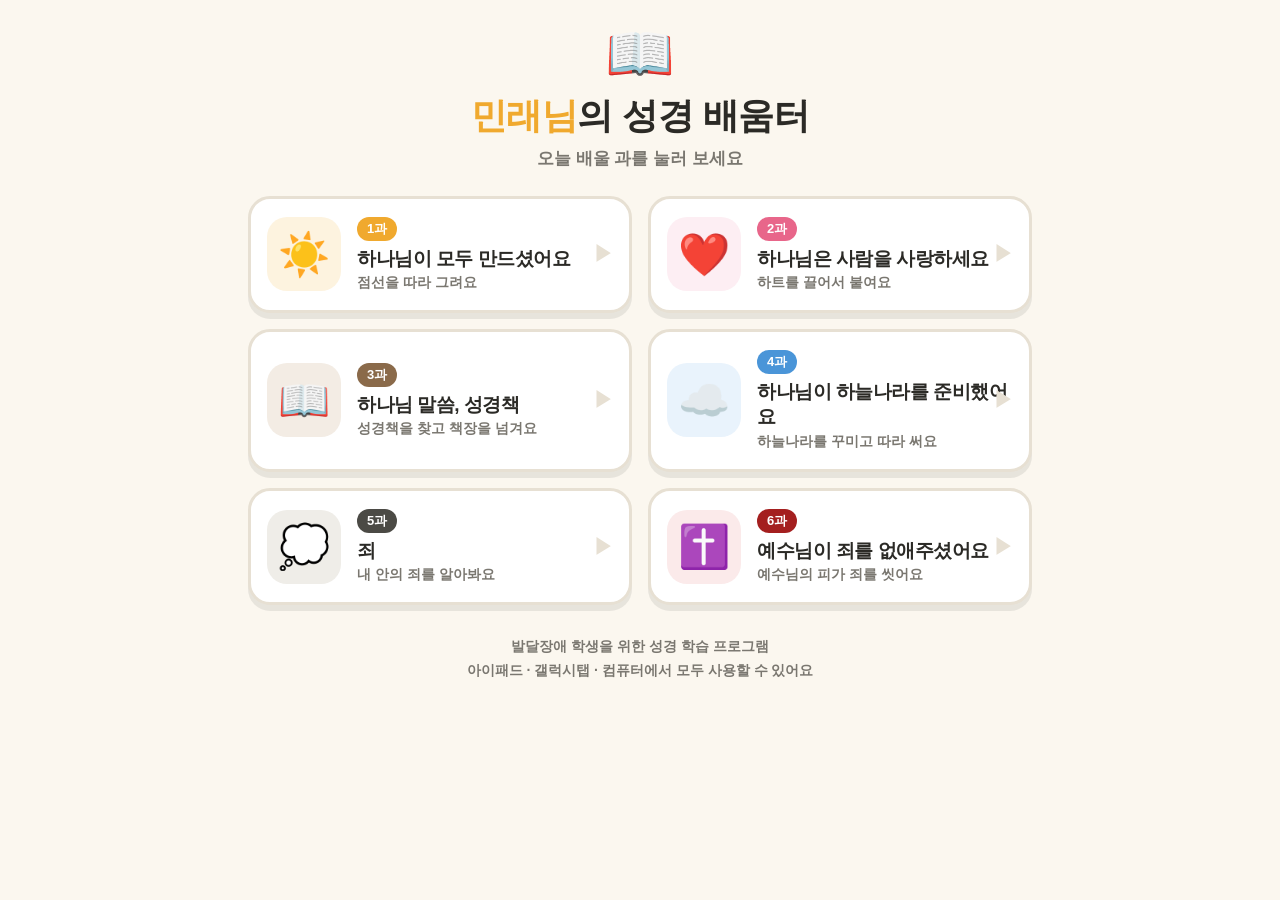
==== index.html @ a3a0ec6e "Add files via upload" ====
<!DOCTYPE html>
<html lang="ko">
<head>
<meta charset="UTF-8">
<meta name="viewport" content="width=device-width, initial-scale=1.0, viewport-fit=cover">
<title>민래님의 성경 배움터</title>
<style>
/* =====================================================================
   메인 메뉴 (index.html)
   — 각 과 프로그램(lesson1.html ~ lesson6.html)으로 들어가는 첫 화면
   — 1~4과와 동일한 디자인 시스템(종이 배경, 카드, 큰 버튼)
   대상: 이민래 학생 / 기기: 아이패드·갤럭시탭·컴퓨터 공용
   ===================================================================== */
:root{
  --paper:#fbf7ef; --card:#fff; --ink:#2b2a26; --soft:#7a7770;
  --line:#e7e0d3; --ok:#5aa96a; --sun:#f0a92e; --love:#e8668a;
  --sky:#4a95d8; --grape:#8e6fc0; --earth:#8a6a4a; --blood:#a41f1f;
  --shadow:0 6px 0 rgba(0,0,0,.08);
}
*{box-sizing:border-box;-webkit-tap-highlight-color:transparent;}
html,body{margin:0;min-height:100%;}
body{
  font-family:"Apple SD Gothic Neo","Malgun Gothic","Pretendard",sans-serif;
  background:var(--paper);color:var(--ink);
  -webkit-touch-callout:none;
}
a{color:inherit;text-decoration:none;}

.wrap{max-width:820px;margin:0 auto;padding:26px 18px 40px;}

/* ---------- 머리글 ---------- */
.hero{text-align:center;margin-bottom:26px;}
.hero .em{font-size:56px;line-height:1;}
.hero h1{
  font-size:clamp(26px,6vw,36px);font-weight:800;letter-spacing:-0.5px;
  margin:10px 0 6px;line-height:1.35;
}
.hero h1 .hl{color:var(--sun);}
.hero p{color:var(--soft);font-size:17px;font-weight:700;margin:0;}

/* ---------- 과 카드 ---------- */
.grid{
  display:grid;grid-template-columns:repeat(2,1fr);gap:16px;
}
@media(max-width:540px){.grid{grid-template-columns:1fr;}}
.card{
  position:relative;display:flex;align-items:center;gap:16px;
  background:var(--card);border:3px solid var(--line);border-radius:22px;
  padding:18px 18px 18px 16px;box-shadow:var(--shadow);
  transition:transform .12s ease;
}
.card:active{transform:translateY(2px);}
.card .big-em{
  flex:0 0 auto;width:74px;height:74px;border-radius:20px;
  display:flex;align-items:center;justify-content:center;
  font-size:42px;background:var(--tint,#f6f2e8);
}
.card .tx{min-width:0;}
.card .no{
  display:inline-block;font-size:13px;font-weight:800;color:#fff;
  background:var(--ac,var(--sun));border-radius:999px;padding:3px 10px;margin-bottom:6px;
}
.card .ti{font-size:19px;font-weight:800;letter-spacing:-0.5px;line-height:1.3;}
.card .sb{font-size:14px;font-weight:700;color:var(--soft);margin-top:3px;}
.card .go{
  position:absolute;right:14px;top:50%;transform:translateY(-50%);
  font-size:22px;color:var(--line);
}
.card:hover{border-color:var(--ac,var(--sun));}
.card:hover .go{color:var(--ac,var(--sun));}

/* 과별 색 */
.l1{--ac:var(--sun);  --tint:#fdf3df;}
.l2{--ac:var(--love); --tint:#fdeef3;}
.l3{--ac:var(--earth);--tint:#f3ece4;}
.l4{--ac:var(--sky);  --tint:#e9f3fc;}
.l5{--ac:#4b4a45;     --tint:#efede8;}
.l6{--ac:var(--blood);--tint:#fbeaea;}

/* ---------- 바닥글 ---------- */
.foot{
  text-align:center;color:var(--soft);font-size:14px;font-weight:700;
  margin-top:30px;line-height:1.7;
}
@media(prefers-reduced-motion:reduce){*{transition:none!important;}}
</style>
</head>
<body>
<div class="wrap">

  <div class="hero">
    <div class="em">📖</div>
    <h1><span class="hl">민래님</span>의 성경 배움터</h1>
    <p>오늘 배울 과를 눌러 보세요</p>
  </div>

  <div class="grid">
    <a class="card l1" href="lesson1.html">
      <div class="big-em">☀️</div>
      <div class="tx">
        <span class="no">1과</span>
        <div class="ti">하나님이 모두 만드셨어요</div>
        <div class="sb">점선을 따라 그려요</div>
      </div>
      <div class="go">▶</div>
    </a>

    <a class="card l2" href="lesson2.html">
      <div class="big-em">❤️</div>
      <div class="tx">
        <span class="no">2과</span>
        <div class="ti">하나님은 사람을 사랑하세요</div>
        <div class="sb">하트를 끌어서 붙여요</div>
      </div>
      <div class="go">▶</div>
    </a>

    <a class="card l3" href="lesson3.html">
      <div class="big-em">📖</div>
      <div class="tx">
        <span class="no">3과</span>
        <div class="ti">하나님 말씀, 성경책</div>
        <div class="sb">성경책을 찾고 책장을 넘겨요</div>
      </div>
      <div class="go">▶</div>
    </a>

    <a class="card l4" href="lesson4.html">
      <div class="big-em">☁️</div>
      <div class="tx">
        <span class="no">4과</span>
        <div class="ti">하나님이 하늘나라를 준비했어요</div>
        <div class="sb">하늘나라를 꾸미고 따라 써요</div>
      </div>
      <div class="go">▶</div>
    </a>

    <a class="card l5" href="lesson5.html">
      <div class="big-em">💭</div>
      <div class="tx">
        <span class="no">5과</span>
        <div class="ti">죄</div>
        <div class="sb">내 안의 죄를 알아봐요</div>
      </div>
      <div class="go">▶</div>
    </a>

    <a class="card l6" href="lesson6.html">
      <div class="big-em">✝️</div>
      <div class="tx">
        <span class="no">6과</span>
        <div class="ti">예수님이 죄를 없애주셨어요</div>
        <div class="sb">예수님의 피가 죄를 씻어요</div>
      </div>
      <div class="go">▶</div>
    </a>
  </div>

  <div class="foot">
    발달장애 학생을 위한 성경 학습 프로그램<br>
    아이패드 · 갤럭시탭 · 컴퓨터에서 모두 사용할 수 있어요
  </div>

</div>
</body>
</html>
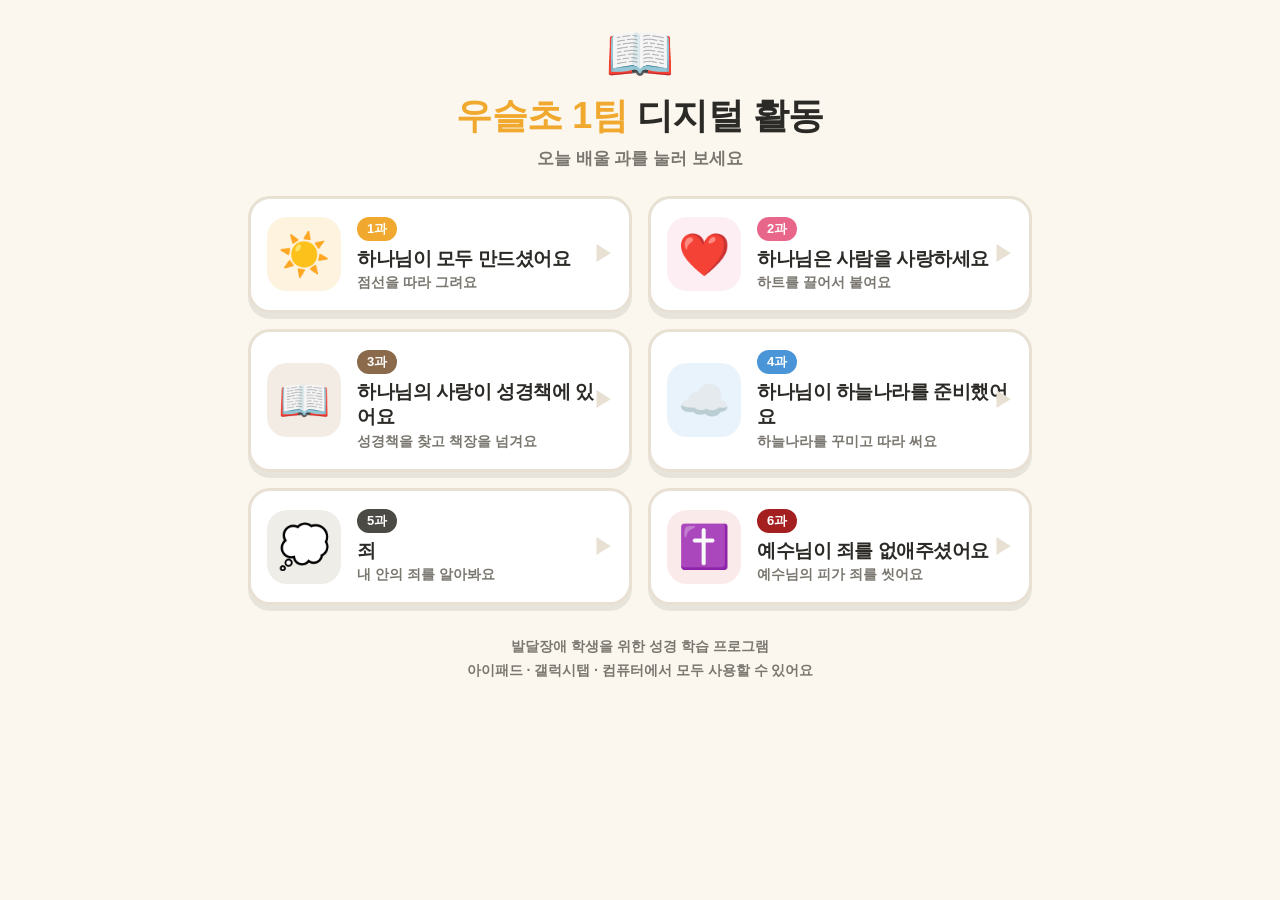
==== commit 4db37cb8: "과별 이미지 자산 구조 추가" ====
--- a/index.html
+++ b/index.html
@@ -3,7 +3,7 @@
 <head>
 <meta charset="UTF-8">
 <meta name="viewport" content="width=device-width, initial-scale=1.0, viewport-fit=cover">
-<title>민래님의 성경 배움터</title>
+<title>우슬초 1팀 디지털 활동</title>
 <style>
 /* =====================================================================
    메인 메뉴 (index.html)
@@ -53,7 +53,10 @@
 .card .big-em{
   flex:0 0 auto;width:74px;height:74px;border-radius:20px;
   display:flex;align-items:center;justify-content:center;
-  font-size:42px;background:var(--tint,#f6f2e8);
+  font-size:42px;background:var(--tint,#f6f2e8);overflow:hidden;
+}
+.card .big-em img{
+  width:100%;height:100%;object-fit:cover;display:block;
 }
 .card .tx{min-width:0;}
 .card .no{
@@ -86,11 +89,16 @@
 </style>
 </head>
 <body>
+<script src="assets/paths.js"></script>
+<script>
+/* ★ 6과 카드 아이콘 — assets/lesson6/ 폴더에 사진을 넣고 파일 이름만 적으세요 */
+var L6_ICON={ image:ASSET.lesson6("십자가.jpg"), emoji:"✝️" };
+</script>
 <div class="wrap">
 
   <div class="hero">
     <div class="em">📖</div>
-    <h1><span class="hl">민래님</span>의 성경 배움터</h1>
+    <h1><span class="hl">우슬초 1팀</span> 디지털 활동</h1>
     <p>오늘 배울 과를 눌러 보세요</p>
   </div>
 
@@ -119,7 +127,7 @@
       <div class="big-em">📖</div>
       <div class="tx">
         <span class="no">3과</span>
-        <div class="ti">하나님 말씀, 성경책</div>
+        <div class="ti">하나님의 사랑이 성경책에 있어요</div>
         <div class="sb">성경책을 찾고 책장을 넘겨요</div>
       </div>
       <div class="go">▶</div>
@@ -162,5 +170,16 @@
   </div>
 
 </div>
+<script>
+(function(){
+  var el=document.querySelector('.card.l6 .big-em');
+  if(!el||!L6_ICON.image) return;
+  var img=new Image();
+  img.onload=function(){ el.textContent=''; el.appendChild(img); };
+  img.onerror=function(){ el.textContent=L6_ICON.emoji||''; };
+  img.src=L6_ICON.image;
+  img.alt='';
+})();
+</script>
 </body>
 </html>
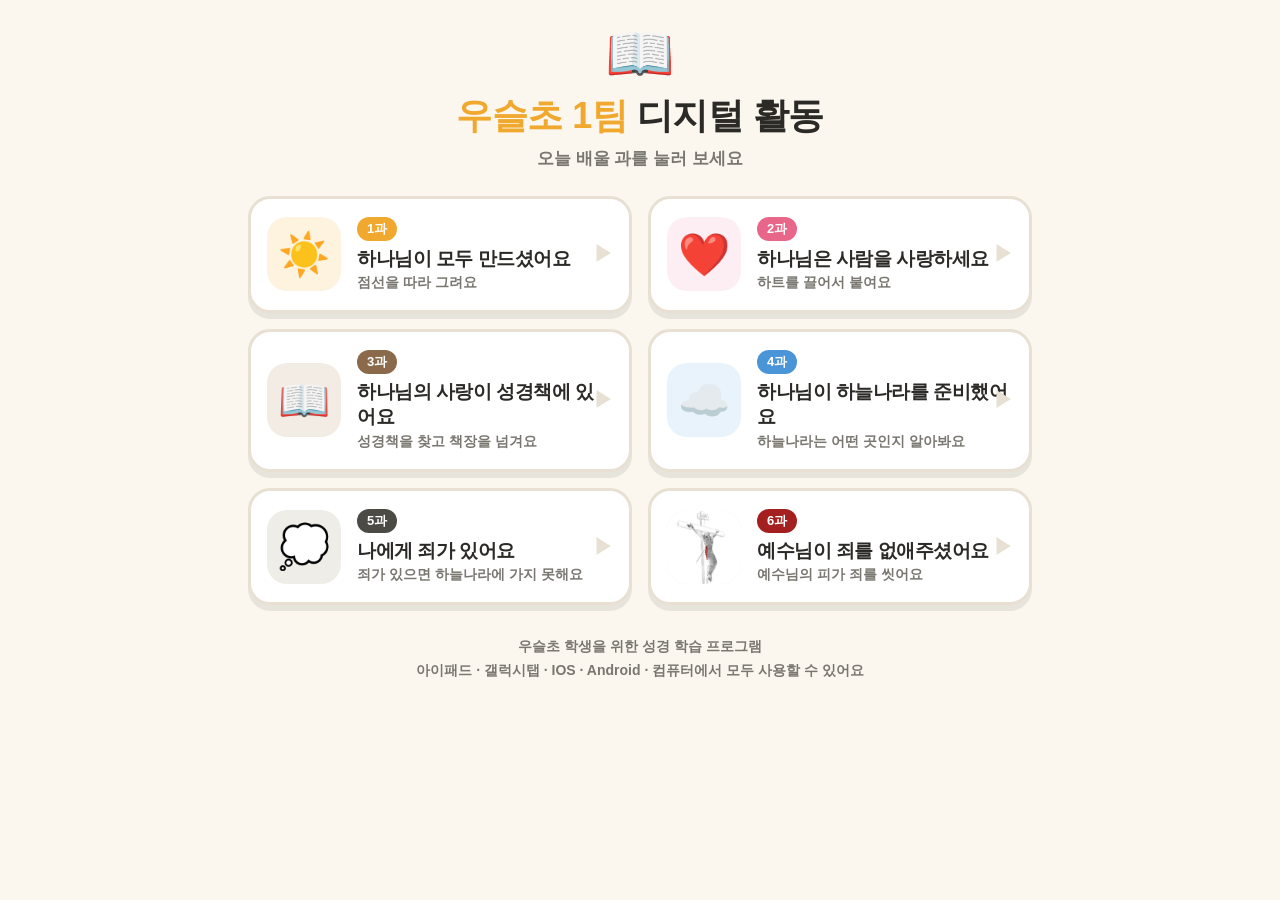
==== commit 39413d5c: "메인 화면 안내 문구 수정" ====
--- a/index.html
+++ b/index.html
@@ -138,7 +138,7 @@
       <div class="tx">
         <span class="no">4과</span>
         <div class="ti">하나님이 하늘나라를 준비했어요</div>
-        <div class="sb">하늘나라를 꾸미고 따라 써요</div>
+        <div class="sb">하늘나라는 어떤 곳인지 알아봐요</div>
       </div>
       <div class="go">▶</div>
     </a>
@@ -147,8 +147,8 @@
       <div class="big-em">💭</div>
       <div class="tx">
         <span class="no">5과</span>
-        <div class="ti">죄</div>
-        <div class="sb">내 안의 죄를 알아봐요</div>
+        <div class="ti">나에게 죄가 있어요</div>
+        <div class="sb">죄가 있으면 하늘나라에 가지 못해요</div>
       </div>
       <div class="go">▶</div>
     </a>
@@ -165,8 +165,8 @@
   </div>
 
   <div class="foot">
-    발달장애 학생을 위한 성경 학습 프로그램<br>
-    아이패드 · 갤럭시탭 · 컴퓨터에서 모두 사용할 수 있어요
+    우슬초 학생을 위한 성경 학습 프로그램<br>
+    아이패드 · 갤럭시탭 · IOS · Android · 컴퓨터에서 모두 사용할 수 있어요
   </div>
 
 </div>
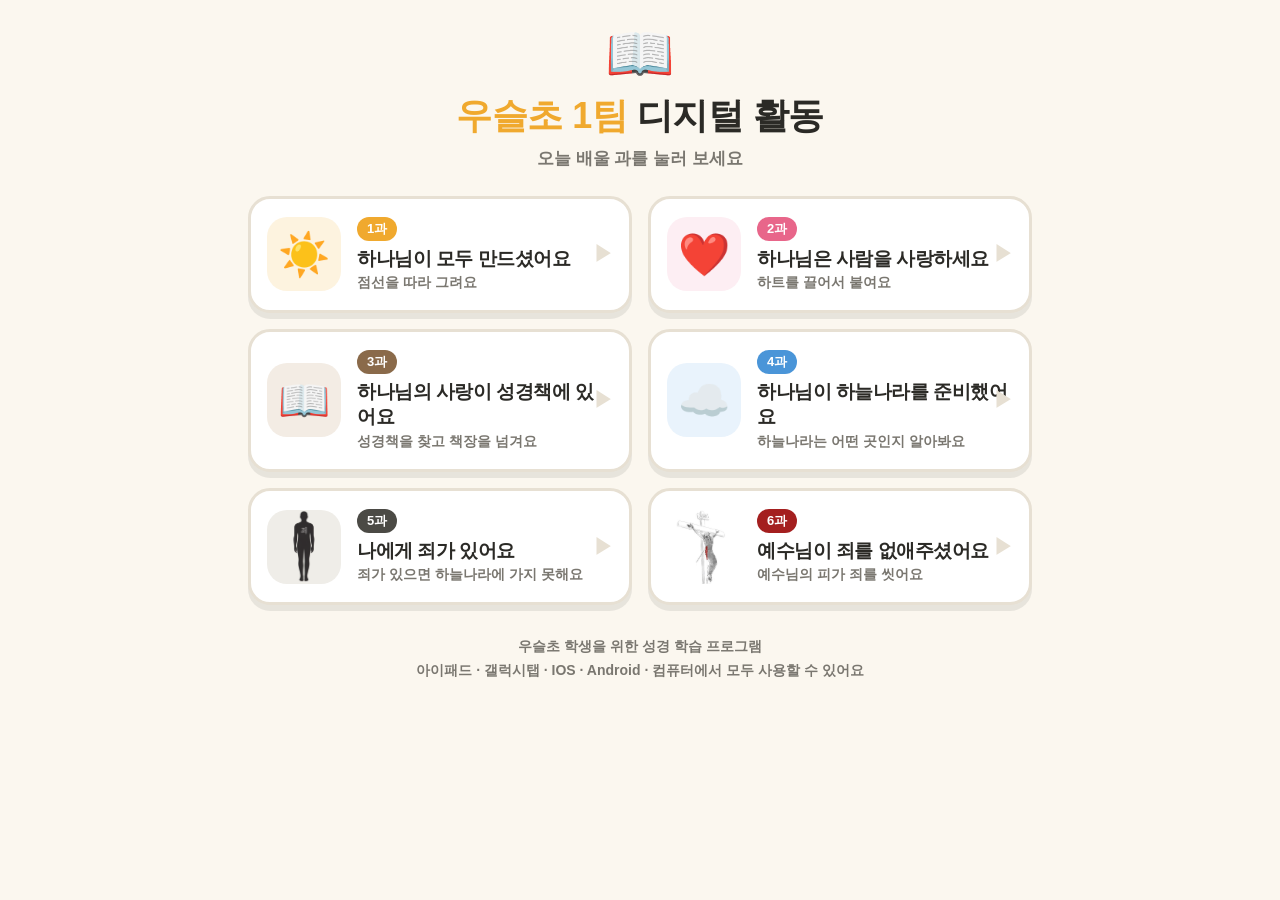
==== commit 2031ce58: "5과 카드에 죄 이미지 추가" ====
--- a/index.html
+++ b/index.html
@@ -91,7 +91,8 @@
 <body>
 <script src="assets/paths.js"></script>
 <script>
-/* ★ 6과 카드 아이콘 — assets/lesson6/ 폴더에 사진을 넣고 파일 이름만 적으세요 */
+/* ★ 5·6과 카드 아이콘 — 각 과 assets 폴더의 사진을 사용합니다 */
+var L5_ICON={ image:ASSET.lesson5("memorization-card-sin-v2.png"), emoji:"💭" };
 var L6_ICON={ image:ASSET.lesson6("십자가.jpg"), emoji:"✝️" };
 </script>
 <div class="wrap">
@@ -172,14 +173,18 @@
 </div>
 <script>
 (function(){
-  var el=document.querySelector('.card.l6 .big-em');
-  if(!el||!L6_ICON.image) return;
-  var img=new Image();
-  img.onload=function(){ el.textContent=''; el.appendChild(img); };
-  img.onerror=function(){ el.textContent=L6_ICON.emoji||''; };
-  img.src=L6_ICON.image;
-  img.alt='';
+  function setCardIcon(selector,icon){
+    var el=document.querySelector(selector);
+    if(!el||!icon.image) return;
+    var img=new Image();
+    img.onload=function(){ el.textContent=''; el.appendChild(img); };
+    img.onerror=function(){ el.textContent=icon.emoji||''; };
+    img.src=icon.image;
+    img.alt='';
+  }
+  setCardIcon('.card.l5 .big-em',L5_ICON);
+  setCardIcon('.card.l6 .big-em',L6_ICON);
 })();
 </script>
 </body>
-</html>+</html>
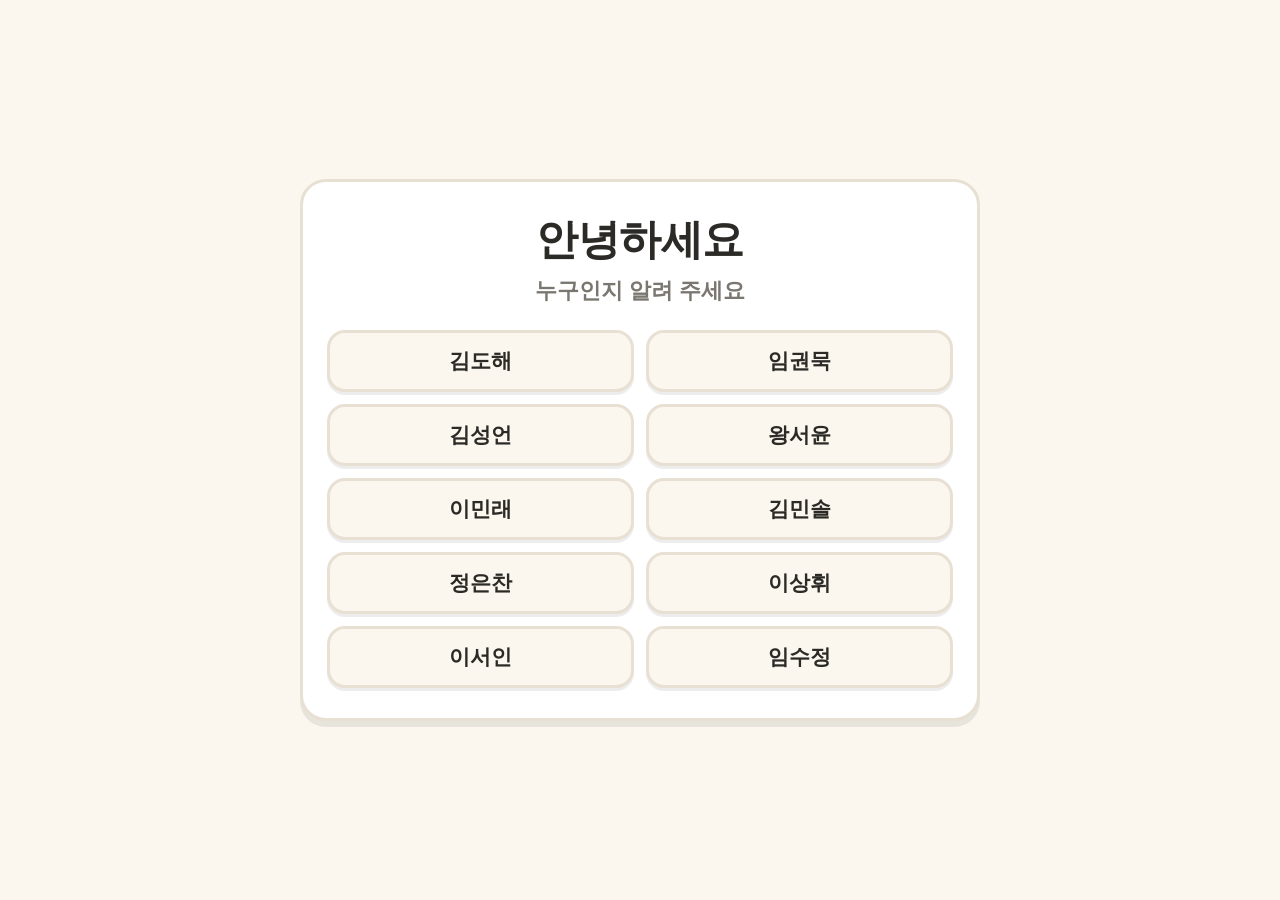
==== commit c0bdda27: "학생별 이름과 사진 맞춤 구조 추가" ====
--- a/index.html
+++ b/index.html
@@ -9,7 +9,7 @@
    메인 메뉴 (index.html)
    — 각 과 프로그램(lesson1.html ~ lesson6.html)으로 들어가는 첫 화면
    — 1~4과와 동일한 디자인 시스템(종이 배경, 카드, 큰 버튼)
-   대상: 이민래 학생 / 기기: 아이패드·갤럭시탭·컴퓨터 공용
+   대상: 우슬초 학생 / 기기: 아이패드·갤럭시탭·컴퓨터 공용
    ===================================================================== */
 :root{
   --paper:#fbf7ef; --card:#fff; --ink:#2b2a26; --soft:#7a7770;
@@ -25,8 +25,38 @@
   -webkit-touch-callout:none;
 }
 a{color:inherit;text-decoration:none;}
+[hidden]{display:none!important;}
 
 .wrap{max-width:820px;margin:0 auto;padding:26px 18px 40px;}
+
+/* ---------- 학생 선택 ---------- */
+.student-screen{
+  min-height:100vh;min-height:100dvh;display:flex;align-items:center;justify-content:center;
+  padding:28px 18px;
+}
+.student-panel{
+  width:100%;max-width:680px;padding:30px 24px;background:var(--card);
+  border:3px solid var(--line);border-radius:26px;box-shadow:var(--shadow);text-align:center;
+}
+.student-panel h1{
+  margin:0;font-size:clamp(30px,7vw,42px);font-weight:800;letter-spacing:-.5px;
+}
+.student-panel p{
+  margin:8px 0 24px;color:var(--soft);font-size:clamp(18px,4.5vw,22px);font-weight:700;
+}
+.student-list{display:grid;grid-template-columns:repeat(2,1fr);gap:12px;}
+.student-btn{
+  min-height:62px;padding:12px 16px;border:3px solid var(--line);border-radius:18px;
+  background:var(--paper);color:var(--ink);font:inherit;font-size:21px;font-weight:800;
+  cursor:pointer;box-shadow:0 3px 0 rgba(0,0,0,.07);touch-action:manipulation;
+}
+.student-btn:hover{border-color:var(--sun);background:#fffaf0;}
+.student-btn:active{transform:translateY(2px);}
+@media(max-width:430px){
+  .student-panel{padding:24px 16px;}
+  .student-list{grid-template-columns:1fr;gap:9px;}
+  .student-btn{min-height:54px;font-size:19px;}
+}
 
 /* ---------- 머리글 ---------- */
 .hero{text-align:center;margin-bottom:26px;}
@@ -37,6 +67,12 @@
 }
 .hero h1 .hl{color:var(--sun);}
 .hero p{color:var(--soft);font-size:17px;font-weight:700;margin:0;}
+.change-student{
+  margin-top:12px;padding:8px 14px;border:2px solid var(--line);border-radius:12px;
+  background:var(--card);color:var(--soft);font:inherit;font-size:14px;font-weight:800;
+  cursor:pointer;touch-action:manipulation;
+}
+.change-student:active{transform:translateY(2px);}
 
 /* ---------- 과 카드 ---------- */
 .grid{
@@ -90,17 +126,27 @@
 </head>
 <body>
 <script src="assets/paths.js"></script>
+<script src="assets/student-context.js"></script>
 <script>
 /* ★ 5·6과 카드 아이콘 — 각 과 assets 폴더의 사진을 사용합니다 */
 var L5_ICON={ image:ASSET.lesson5("memorization-card-sin-v2.png"), emoji:"💭" };
 var L6_ICON={ image:ASSET.lesson6("십자가.jpg"), emoji:"✝️" };
 </script>
-<div class="wrap">
+<section class="student-screen" id="student-screen" aria-labelledby="student-title">
+  <div class="student-panel">
+    <h1 id="student-title">안녕하세요</h1>
+    <p>누구인지 알려 주세요</p>
+    <div class="student-list" id="student-list"></div>
+  </div>
+</section>
+
+<div class="wrap" id="main-menu" hidden>
 
   <div class="hero">
     <div class="em">📖</div>
     <h1><span class="hl">우슬초 1팀</span> 디지털 활동</h1>
-    <p>오늘 배울 과를 눌러 보세요</p>
+    <p id="student-welcome">오늘 배울 과를 눌러 보세요</p>
+    <button class="change-student" id="change-student" type="button">학생 다시 선택</button>
   </div>
 
   <div class="grid">
@@ -184,6 +230,54 @@
   }
   setCardIcon('.card.l5 .big-em',L5_ICON);
   setCardIcon('.card.l6 .big-em',L6_ICON);
+
+  var studentScreen=document.getElementById('student-screen');
+  var mainMenu=document.getElementById('main-menu');
+  var studentWelcome=document.getElementById('student-welcome');
+  var studentList=document.getElementById('student-list');
+  var changeStudent=document.getElementById('change-student');
+  var lessonLinks=document.querySelectorAll('.card[href^="lesson"]');
+  STUDENT_CONTEXT.students.forEach(function(name){
+    var button=document.createElement('button');
+    button.className='student-btn';
+    button.type='button';
+    button.setAttribute('data-student',name);
+    button.textContent=name;
+    studentList.appendChild(button);
+  });
+  var studentButtons=document.querySelectorAll('.student-btn');
+  function showStudentMenu(){
+    mainMenu.hidden=true;
+    studentScreen.hidden=false;
+    window.scrollTo(0,0);
+  }
+  function showLessons(name){
+    studentWelcome.textContent=STUDENT_CONTEXT.displayName(name)+' 학생, 오늘 배울 과를 눌러 보세요';
+    lessonLinks.forEach(function(link){
+      var base=link.getAttribute('data-base-href')||link.getAttribute('href').split('?')[0];
+      link.setAttribute('data-base-href',base);
+      link.setAttribute('href',base+'?student='+encodeURIComponent(name));
+    });
+    studentScreen.hidden=true;
+    mainMenu.hidden=false;
+    window.scrollTo(0,0);
+  }
+
+  studentButtons.forEach(function(button){
+    button.addEventListener('click',function(){
+      var name=button.getAttribute('data-student');
+      STUDENT_CONTEXT.select(name);
+      showLessons(name);
+    });
+  });
+  changeStudent.addEventListener('click',function(){
+    STUDENT_CONTEXT.clear();
+    showStudentMenu();
+  });
+
+  var currentStudent=STUDENT_CONTEXT.selectedName;
+  if(currentStudent){ showLessons(currentStudent); }
+  else{ showStudentMenu(); }
 })();
 </script>
 </body>
